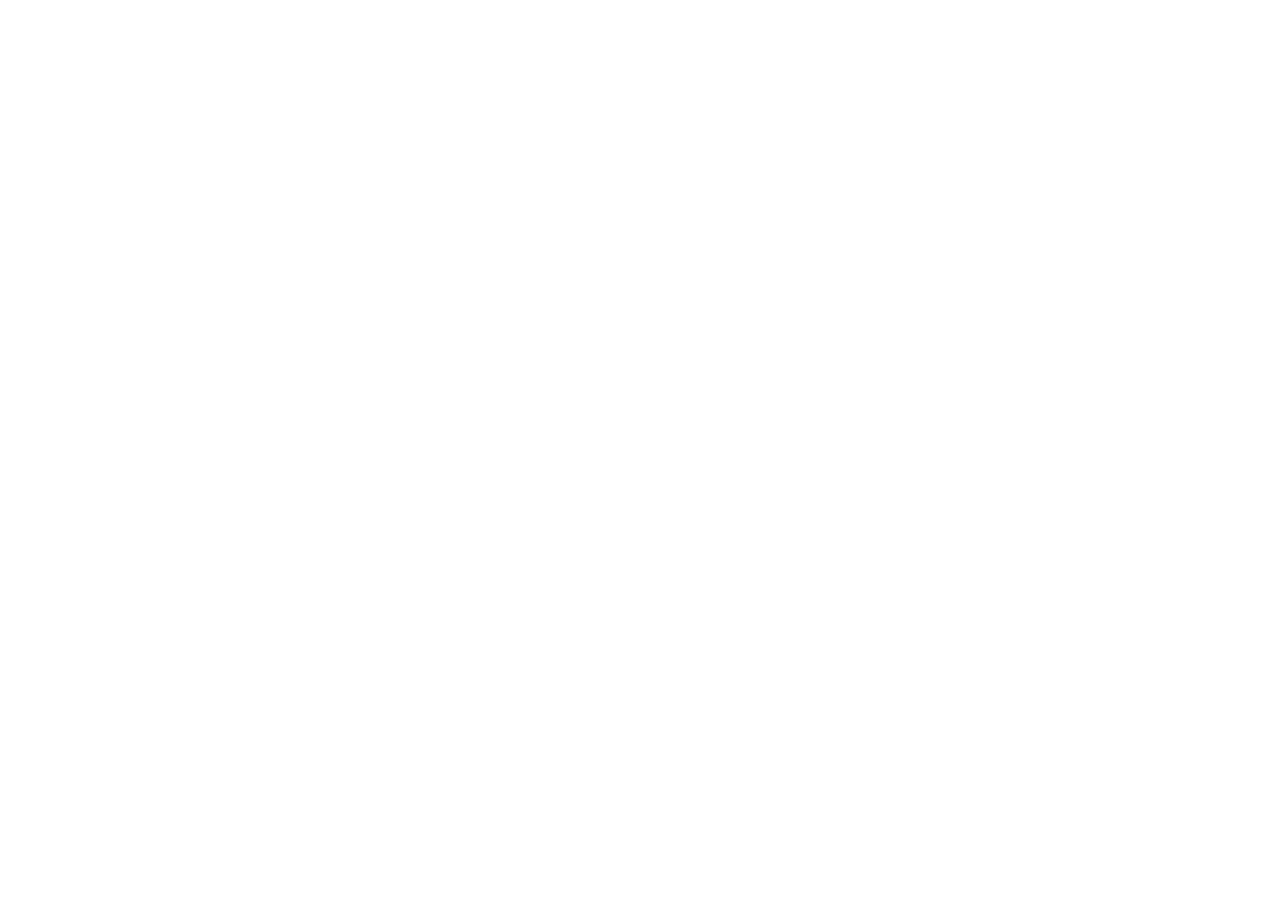
==== project-1/index.html @ 0afa2761 "push project-1" ====
<!DOCTYPE html><html lang=ru><head><meta charset=utf-8><meta http-equiv=X-UA-Compatible content="IE=edge"><meta name=viewport content="width=device-width,initial-scale=1"><link rel=icon href=/favicon.ico><title>spa-1</title><link href=/css/app.00a8566f.css rel=preload as=style><link href=/css/chunk-vendors.391ed6f9.css rel=preload as=style><link href=/js/app.c7c191a3.js rel=preload as=script><link href=/js/chunk-vendors.cd0c09de.js rel=preload as=script><link href=/css/chunk-vendors.391ed6f9.css rel=stylesheet><link href=/css/app.00a8566f.css rel=stylesheet></head><body><noscript><strong>We're sorry but spa-1 doesn't work properly without JavaScript enabled. Please enable it to continue.</strong></noscript><div id=app></div><script src=/js/chunk-vendors.cd0c09de.js></script><script src=/js/app.c7c191a3.js></script></body></html>
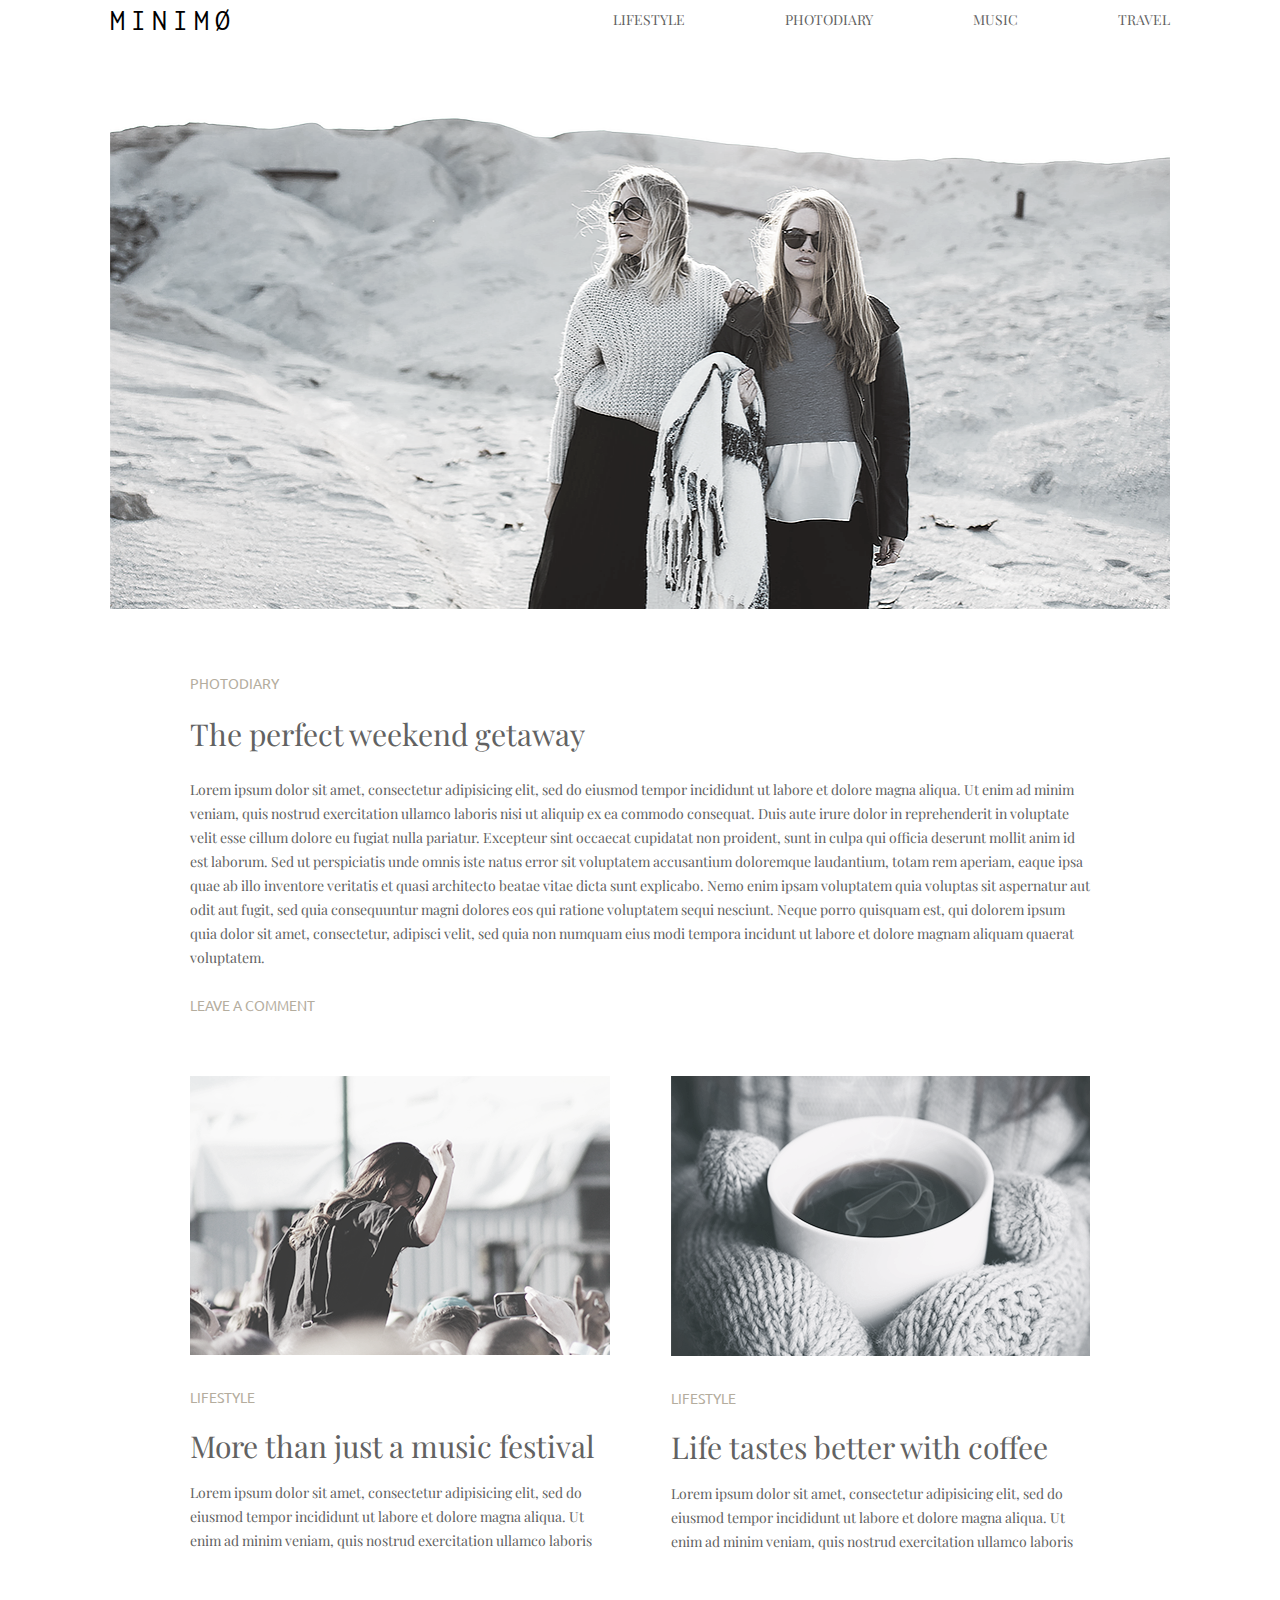
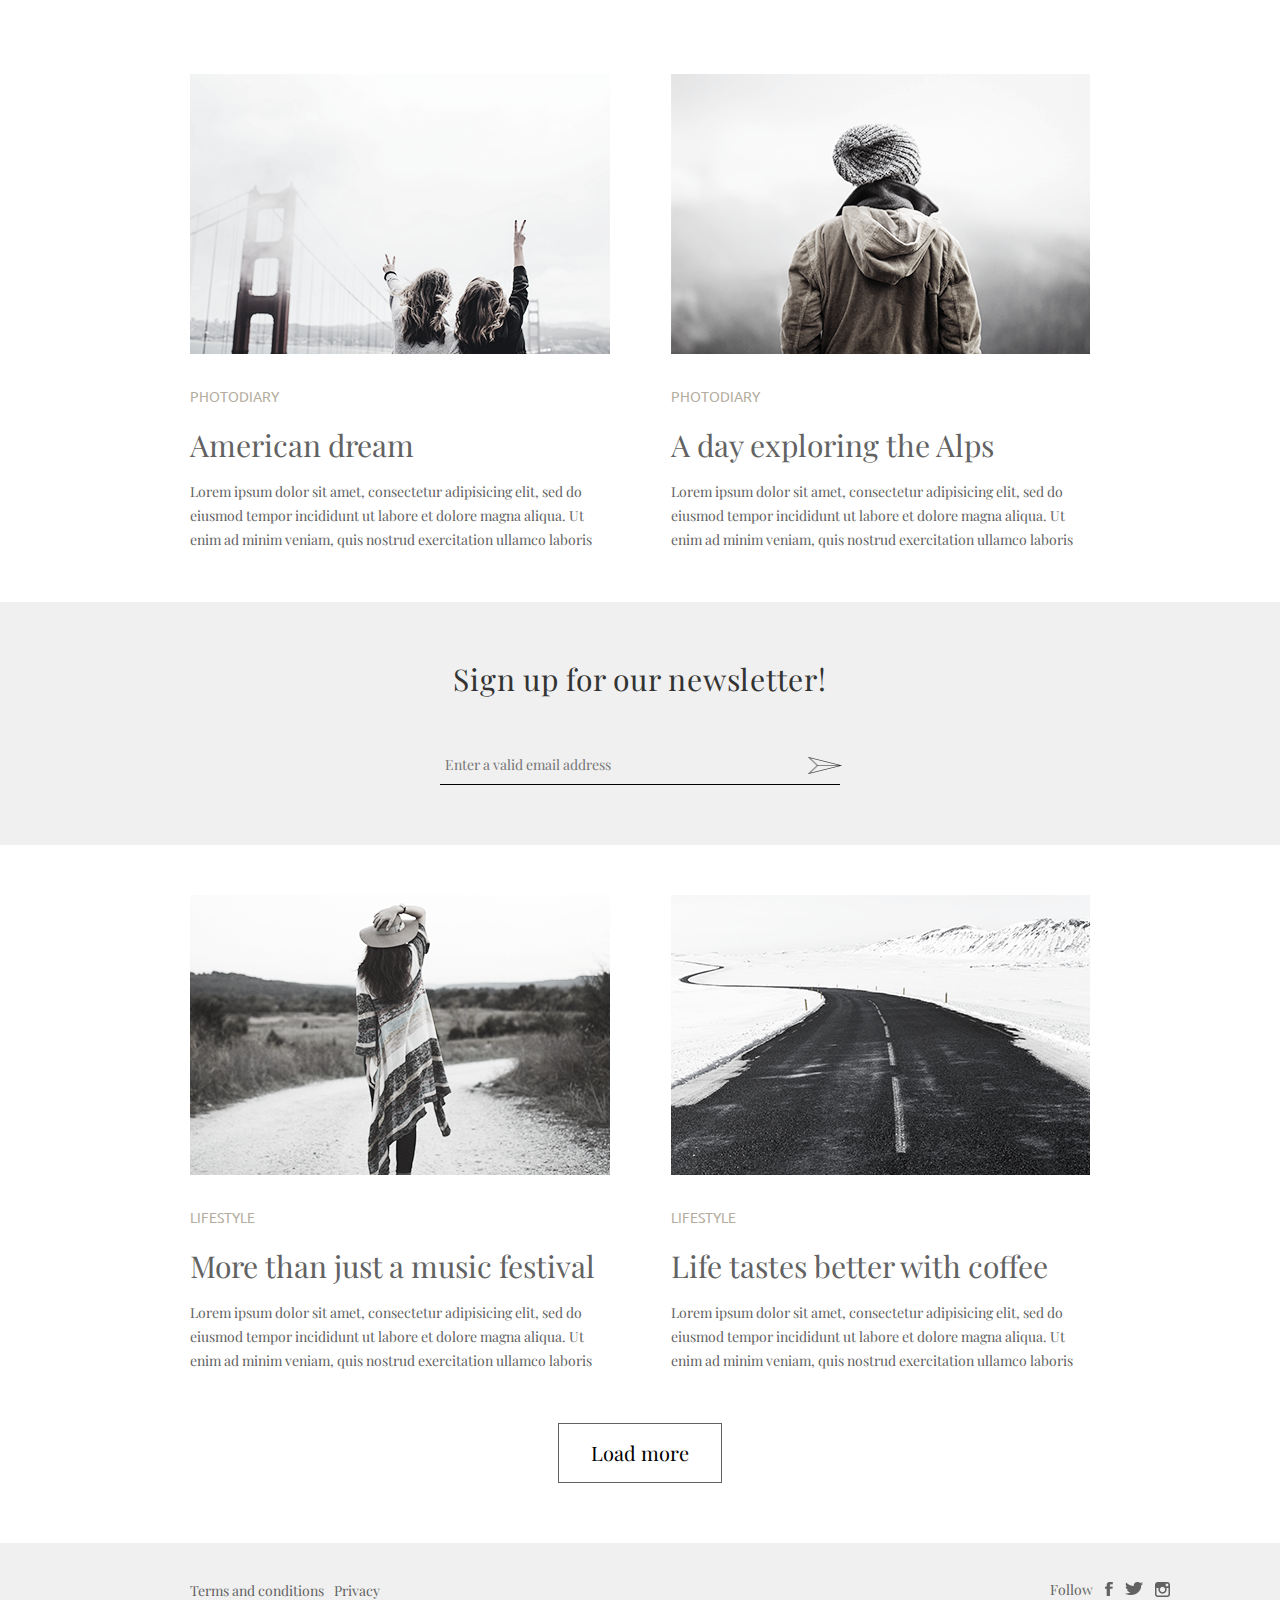
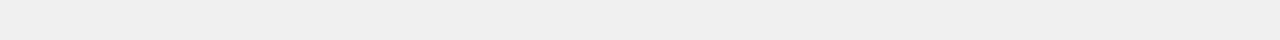
==== commit d6d972df: "reload project-1" ====
--- a/project-1/index.html
+++ b/project-1/index.html
@@ -1 +1 @@
-<!DOCTYPE html><html lang=ru><head><meta charset=utf-8><meta http-equiv=X-UA-Compatible content="IE=edge"><meta name=viewport content="width=device-width,initial-scale=1"><link rel=icon href=/favicon.ico><title>spa-1</title><link href=/css/app.00a8566f.css rel=preload as=style><link href=/css/chunk-vendors.391ed6f9.css rel=preload as=style><link href=/js/app.c7c191a3.js rel=preload as=script><link href=/js/chunk-vendors.cd0c09de.js rel=preload as=script><link href=/css/chunk-vendors.391ed6f9.css rel=stylesheet><link href=/css/app.00a8566f.css rel=stylesheet></head><body><noscript><strong>We're sorry but spa-1 doesn't work properly without JavaScript enabled. Please enable it to continue.</strong></noscript><div id=app></div><script src=/js/chunk-vendors.cd0c09de.js></script><script src=/js/app.c7c191a3.js></script></body></html>+<!DOCTYPE html><html lang=ru><head><meta charset=utf-8><meta http-equiv=X-UA-Compatible content="IE=edge"><meta name=viewport content="width=device-width,initial-scale=1"><link rel=icon href=/project-1/favicon.ico><title>spa-1</title><link href=/project-1/css/app.00a8566f.css rel=preload as=style><link href=/project-1/css/chunk-vendors.391ed6f9.css rel=preload as=style><link href=/project-1/js/app.4f4cab24.js rel=preload as=script><link href=/project-1/js/chunk-vendors.cd0c09de.js rel=preload as=script><link href=/project-1/css/chunk-vendors.391ed6f9.css rel=stylesheet><link href=/project-1/css/app.00a8566f.css rel=stylesheet></head><body><noscript><strong>We're sorry but spa-1 doesn't work properly without JavaScript enabled. Please enable it to continue.</strong></noscript><div id=app></div><script src=/project-1/js/chunk-vendors.cd0c09de.js></script><script src=/project-1/js/app.4f4cab24.js></script></body></html>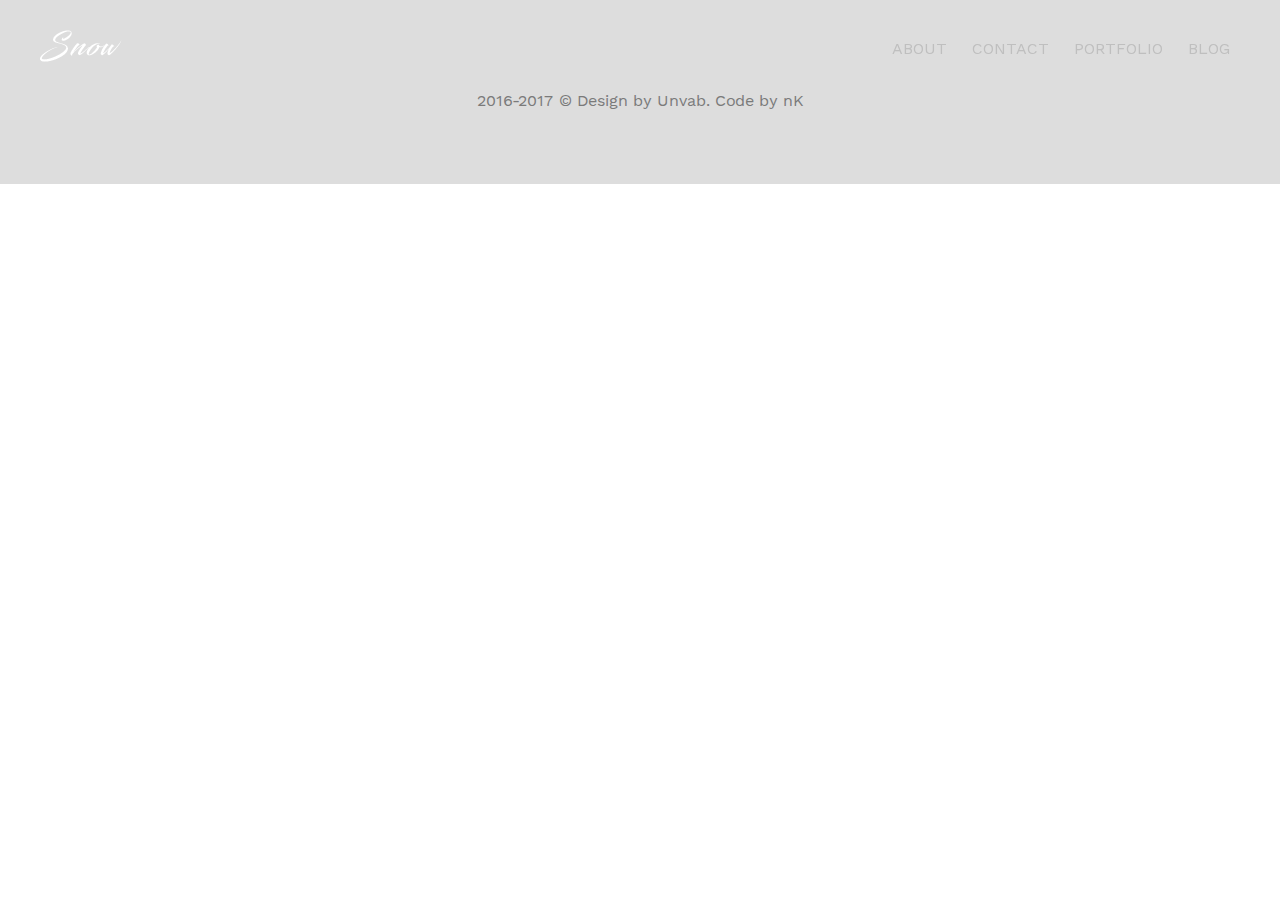
==== commit 41783ed1: "push project-1" ====
--- a/project-1/index.html
+++ b/project-1/index.html
@@ -1 +1 @@
-<!DOCTYPE html><html lang=ru><head><meta charset=utf-8><meta http-equiv=X-UA-Compatible content="IE=edge"><meta name=viewport content="width=device-width,initial-scale=1"><link rel=icon href=/project-1/favicon.ico><title>spa-1</title><link href=/project-1/css/app.00a8566f.css rel=preload as=style><link href=/project-1/css/chunk-vendors.391ed6f9.css rel=preload as=style><link href=/project-1/js/app.4f4cab24.js rel=preload as=script><link href=/project-1/js/chunk-vendors.cd0c09de.js rel=preload as=script><link href=/project-1/css/chunk-vendors.391ed6f9.css rel=stylesheet><link href=/project-1/css/app.00a8566f.css rel=stylesheet></head><body><noscript><strong>We're sorry but spa-1 doesn't work properly without JavaScript enabled. Please enable it to continue.</strong></noscript><div id=app></div><script src=/project-1/js/chunk-vendors.cd0c09de.js></script><script src=/project-1/js/app.4f4cab24.js></script></body></html>+<!DOCTYPE html><html lang=ru><head><meta charset=utf-8><meta http-equiv=X-UA-Compatible content="IE=edge"><meta name=viewport content="width=device-width,initial-scale=1"><link rel=icon href=/project-1/favicon.ico><title>project-1</title><link href=/project-1/css/chunk-3c1bca36.d97bfbfe.css rel=prefetch><link href=/project-1/css/chunk-7f1ccee0.fe714f1b.css rel=prefetch><link href=/project-1/js/chunk-3c1bca36.663fbf2c.js rel=prefetch><link href=/project-1/js/chunk-7f1ccee0.9cf903bb.js rel=prefetch><link href=/project-1/css/app.f4776382.css rel=preload as=style><link href=/project-1/css/chunk-vendors.2ae93ed2.css rel=preload as=style><link href=/project-1/js/app.26278543.js rel=preload as=script><link href=/project-1/js/chunk-vendors.3bcc13d1.js rel=preload as=script><link href=/project-1/css/chunk-vendors.2ae93ed2.css rel=stylesheet><link href=/project-1/css/app.f4776382.css rel=stylesheet></head><body><noscript><strong>We're sorry but project-1 doesn't work properly without JavaScript enabled. Please enable it to continue.</strong></noscript><div id=app></div><script src=/project-1/js/chunk-vendors.3bcc13d1.js></script><script src=/project-1/js/app.26278543.js></script></body></html>